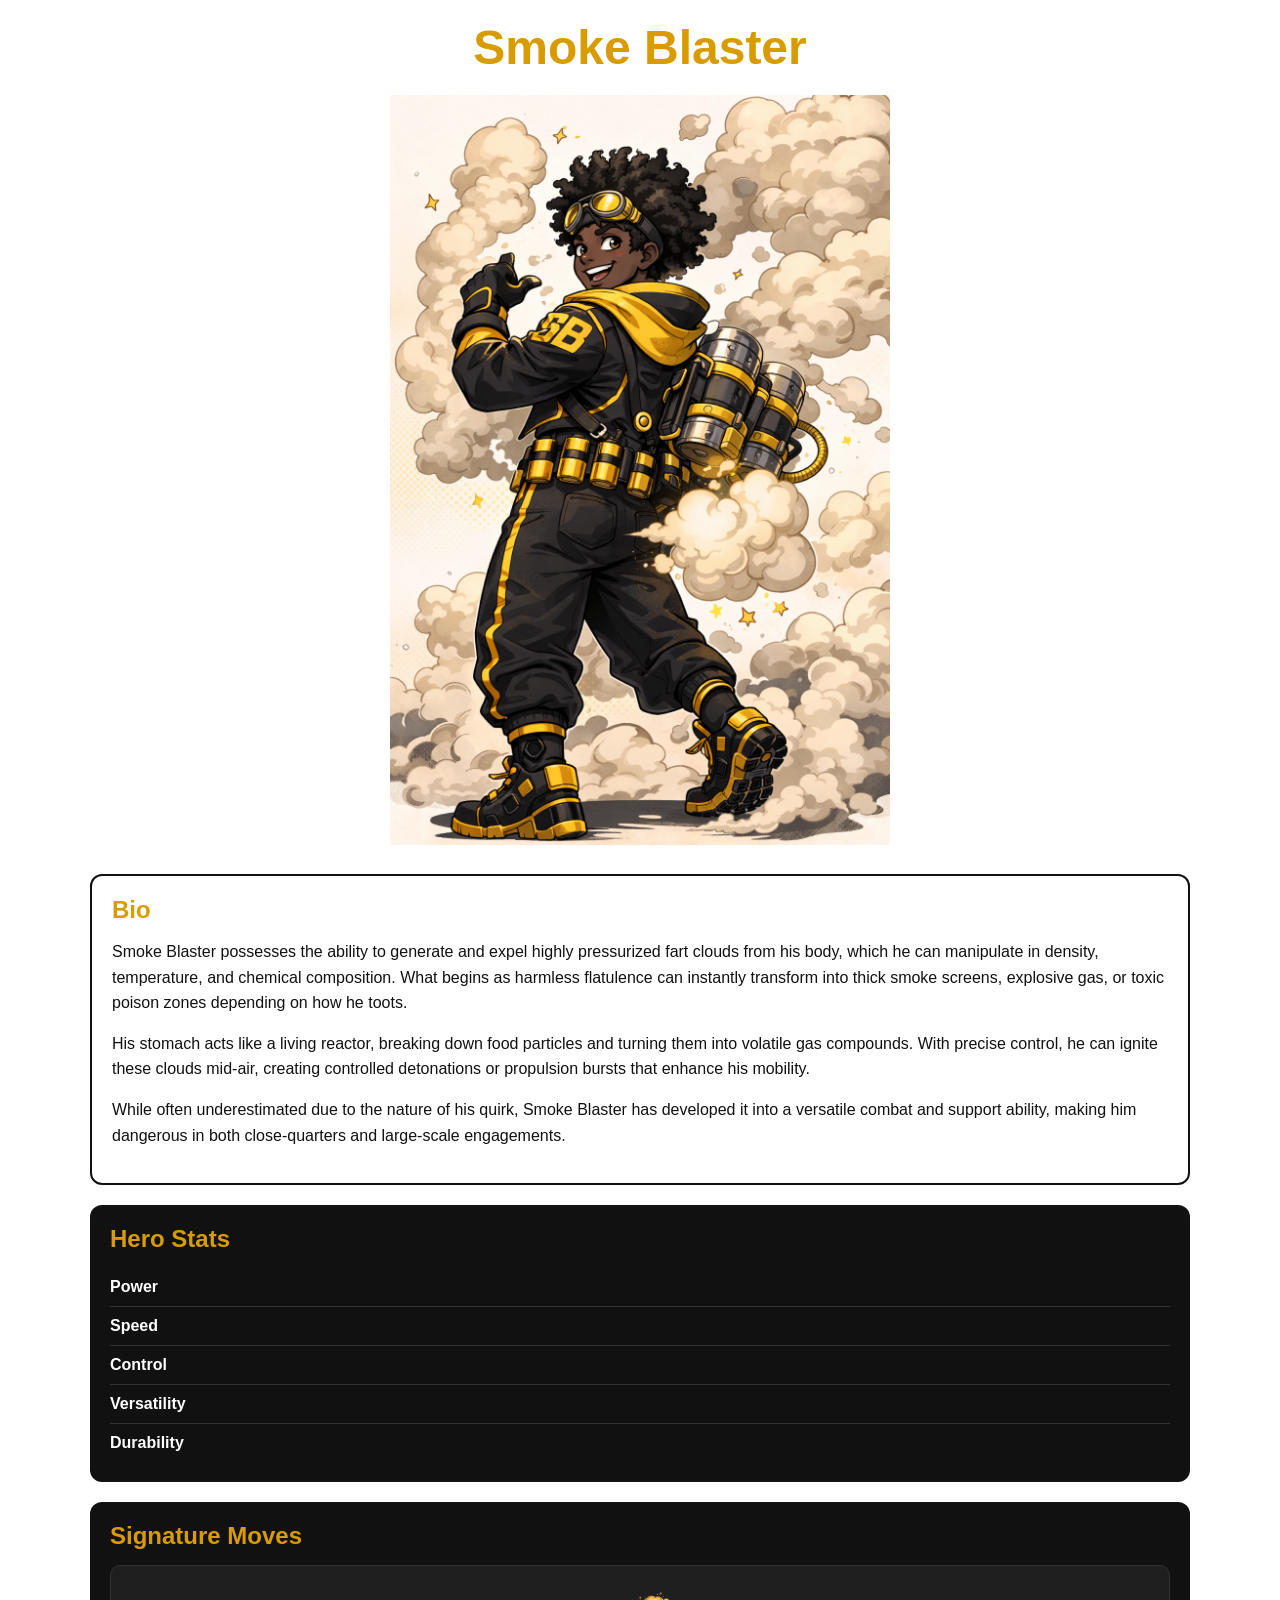
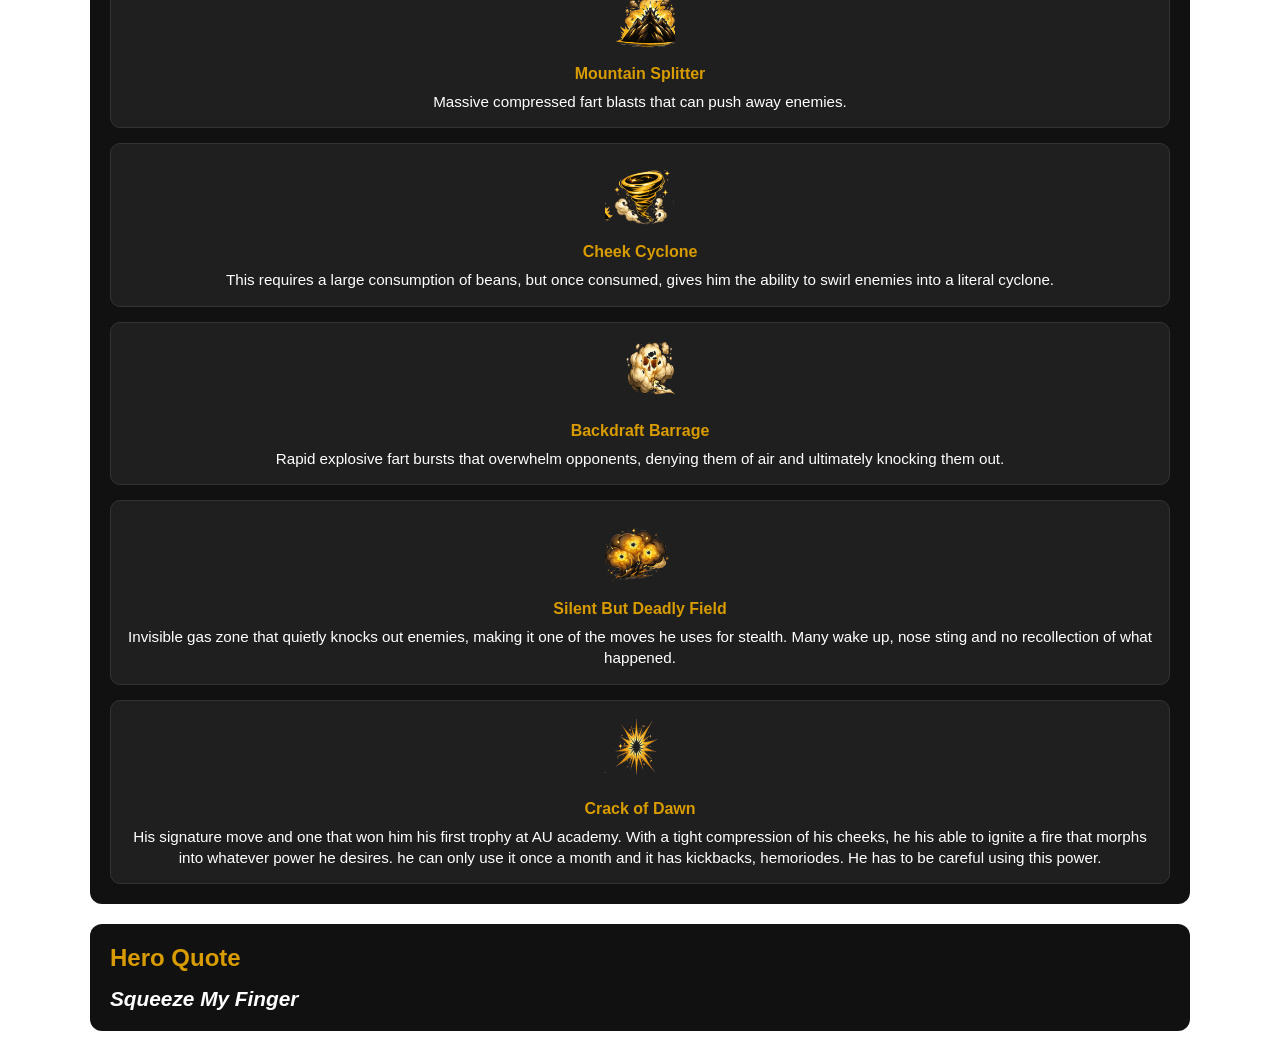
==== Week3/index.html @ b1394b11 "Add files via upload uploaded my portfolio work" ====
<!DOCTYPE html>
<html lang="en">

<head>
  <meta charset="UTF-8">
  <meta name="viewport" content="width=device-width, initial-scale=1.0">
  <title>Smoke Blaster Portfolio</title>
  <link rel="stylesheet" href="./styles.css">
</head>

<body>
  <header>
    <h1>Smoke Blaster</h1>
  </header>

  <main class="poster">
    <section class="image-section">
      <img src="./assets/blasterimage.png" alt="Smoke Blaster">
    </section>

    <section class="content-section">
      <div class="bio">
        <h3>Bio</h3>
        <p>
          Smoke Blaster possesses the ability to generate and expel highly pressurized fart clouds from his body, which
          he can manipulate in density, temperature, and chemical composition. What begins as harmless flatulence can
          instantly transform into thick smoke screens, explosive gas, or toxic poison zones depending on how he toots.
        </p>

        <p>
          His stomach acts like a living reactor, breaking down food particles and turning them into volatile gas
          compounds. With precise control, he can ignite these clouds mid-air, creating controlled detonations or
          propulsion bursts that enhance his mobility.
        </p>

        <p>
          While often underestimated due to the nature of his quirk, Smoke Blaster has developed it into a versatile
          combat and support ability, making him dangerous in both close-quarters and large-scale engagements.
        </p>
      </div>

      <div class="stats">
        <h3>Hero Stats</h3>
        <nav class="mana">
          <ul>
            <li>Power</li>
            <li>Speed</li>
            <li>Control</li>
            <li>Versatility</li>
            <li>Durability</li>
          </ul>
        </nav>
      </div>

      <div class="moves">
        <h3>Signature Moves</h3>

        <div class="moves-grid">
          <div class="move-card">
            <img src="./assets/mountain.png" alt="Mountain Splitter icon">
            <h4>Mountain Splitter</h4>
            <p>Massive compressed fart blasts that can push away enemies.</p>
          </div>

          <div class="move-card">
            <img src="./assets/cyclone.png" alt="Cheek Cyclone icon">
            <h4>Cheek Cyclone</h4>
            <p>This requires a large consumption of beans, but once consumed, gives him the ability to swirl enemies
              into a literal cyclone.</p>
          </div>

          <div class="move-card">
            <img src="./assets/backdraft.png" alt="Backdraft Barrage icon">
            <h4>Backdraft Barrage</h4>
            <p>Rapid explosive fart bursts that overwhelm opponents, denying them of air and ultimately knocking them
              out.</p>
          </div>

          <div class="move-card">
            <img src="./assets/gass.png" alt="Silent But Deadly Field icon">
            <h4>Silent But Deadly Field</h4>
            <p>Invisible gas zone that quietly knocks out enemies, making it one of the moves he uses for stealth. Many
              wake up, nose sting and no recollection of what happened.</p>
          </div>

          <div class="move-card">
            <img src="./assets/explode.png" alt="Crack of Dawn icon">
            <h4>Crack of Dawn</h4>
            <p>His signature move and one that won him his first trophy at AU academy. With a tight compression of his
              cheeks, he his able to ignite a fire that morphs into whatever power he desires. he can only use it once a
              month and it has kickbacks, hemoriodes. He has to be careful using this power.</p>
          </div>
        </div>
      </div>

      <footer class="quote">
        <h3>Hero Quote</h3>
        <p>Squeeze My Finger</p>
      </footer>
    </section>
  </main>
</body>

</html>
---- Week3/styles.css ----
/* Hello Professor, I really enjoyed working on this project, as you can tell I am a huge anime fan and it gave me the chance to express my humour. I struggled with the css and was able to work out the borders using figma but theres areas where I had chatgpt help out. I highlighted the areas where used some help */

* {
    margin: 0;
    padding: 0;
    box-sizing: border-box;
}

body {
    font-family: Arial, Helvetica, sans-serif;
    background-color:--terracotta-clay #b26e63ff;;
    color: #111;
    padding: 20px;
}

header {
    text-align: center;
    margin-bottom: 20px;
}

header h1 {
    font-size: 48px;
    color: #d89b00;
}

.poster {
    max-width: 1100px;
    margin: 0 auto;
}

.image-section {
    text-align: center;
    margin-bottom: 25px;
}

.image-section img {
    width: 100%;
    max-width: 500px;
    height: auto;
}

.content-section {
    display: grid;
    gap: 20px;
}

.bio,
.stats,
.moves,
.quote {
    background-color: #111;
    color: white;
    padding: 20px;
    border-radius: 12px;
}

.bio {
    background-color: white;
    color: #111;
    border: 2px solid #111;
}

.bio h3,
.stats h3,
.moves h3,
.quote h3 {
    margin-bottom: 15px;
    color: #d89b00;
    font-size: 24px;
}

.bio p {
    margin-bottom: 15px;
    line-height: 1.6;
}

.mana ul {
    list-style: none;
}

.mana li {
    padding: 10px 0;
    border-bottom: 1px solid #333;
    font-weight: bold;
}

.mana li:last-child {
    border-bottom: none;
}

.moves-grid {
    display: grid;
    gap: 15px;
}

.move-card {
    background-color: #1f1f1f;
    border: 1px solid #333;
    border-radius: 10px;
    padding: 15px;
    text-align: center;
    transition: 0.3s ease; /*chatgpt assistance*/
}

.move-card img {
    width: 70px;
    height: 70px;
    object-fit: contain;
    margin-bottom: 10px;
    transition: 0.3s ease;  /*chatgpt assistance*/
}

.move-card h4 {
    color: #d89b00;
    margin-bottom: 8px;
}

.move-card p {
    font-size: 15.2px;
    line-height: 1.4; /*chatgpt assistance*/
}

.move-card:hover img {
    transform: scale(1.08); /*chatgpt assistance*/
    filter: drop-shadow(0 0 8px #f5c542); /*chatgpt assistance*/
}

.quote p {
    font-size: 20.8px;
    font-style: italic;
    font-weight: bold;
}
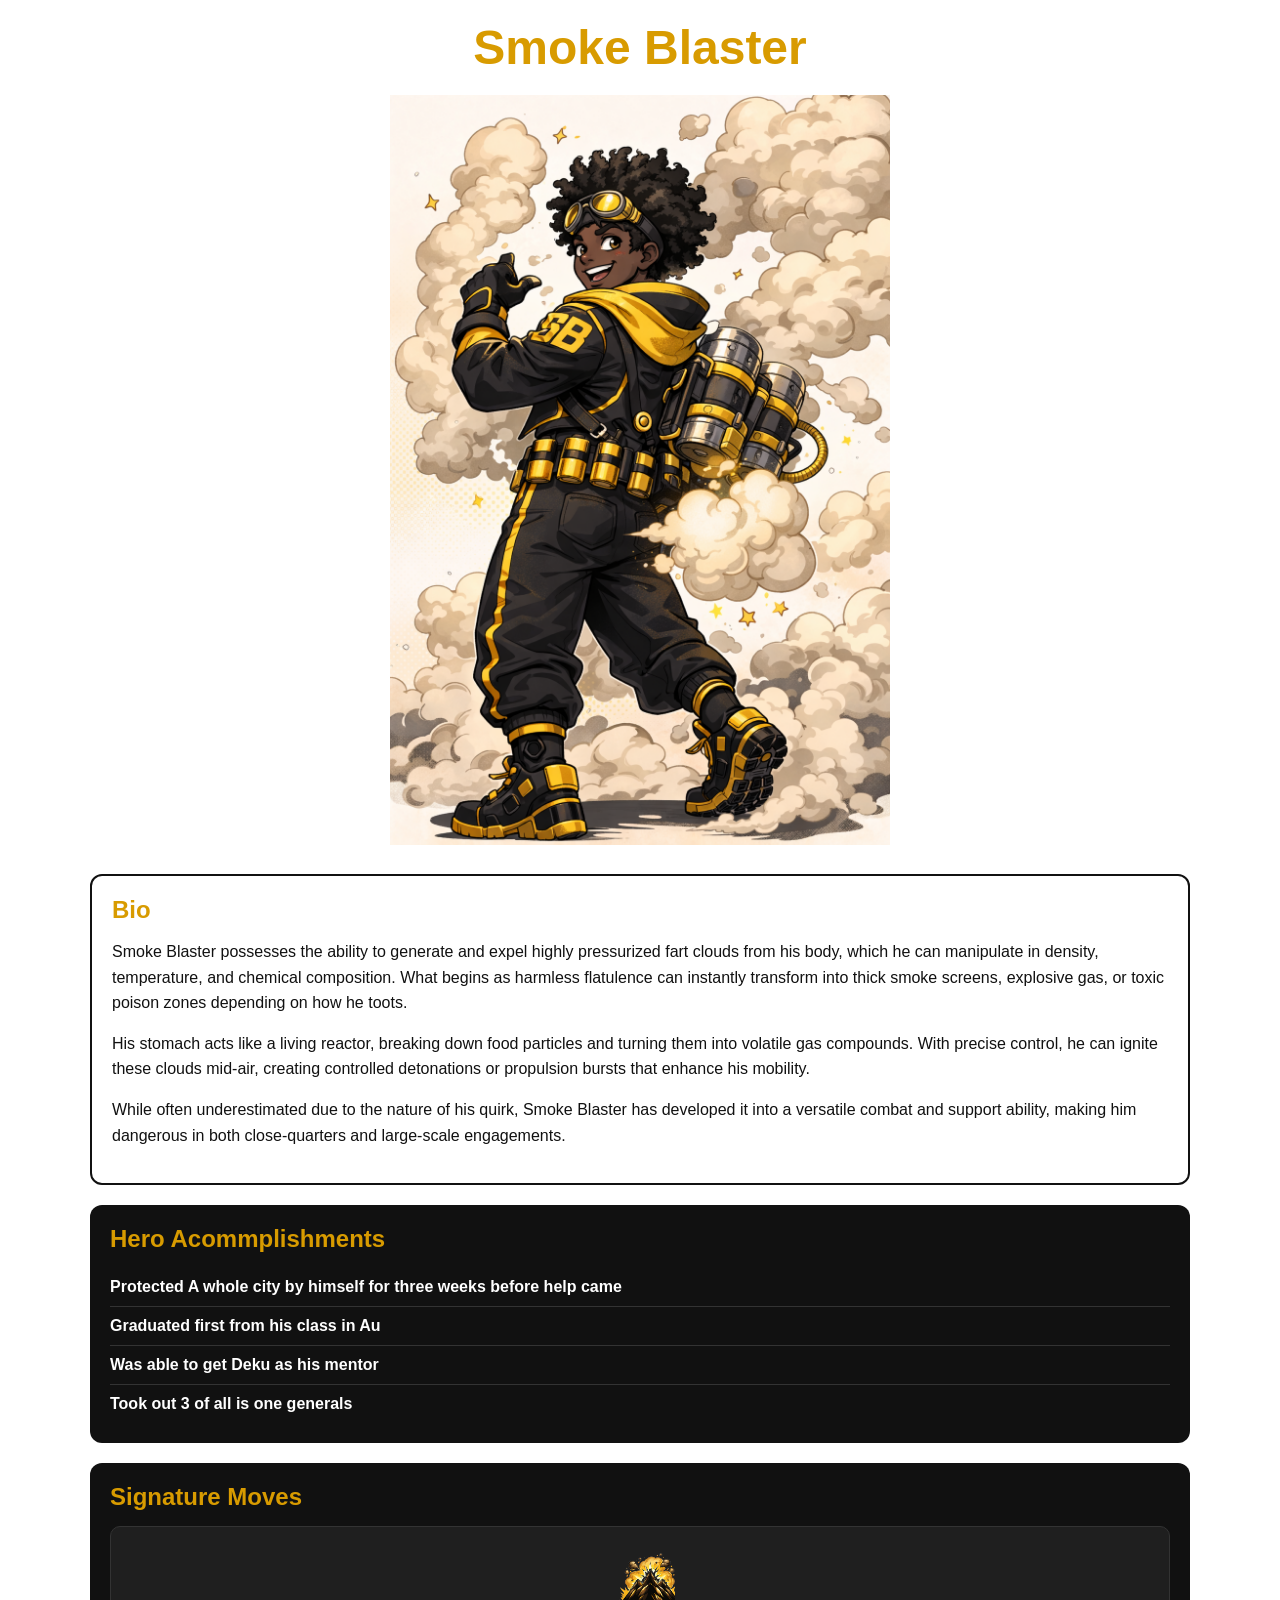
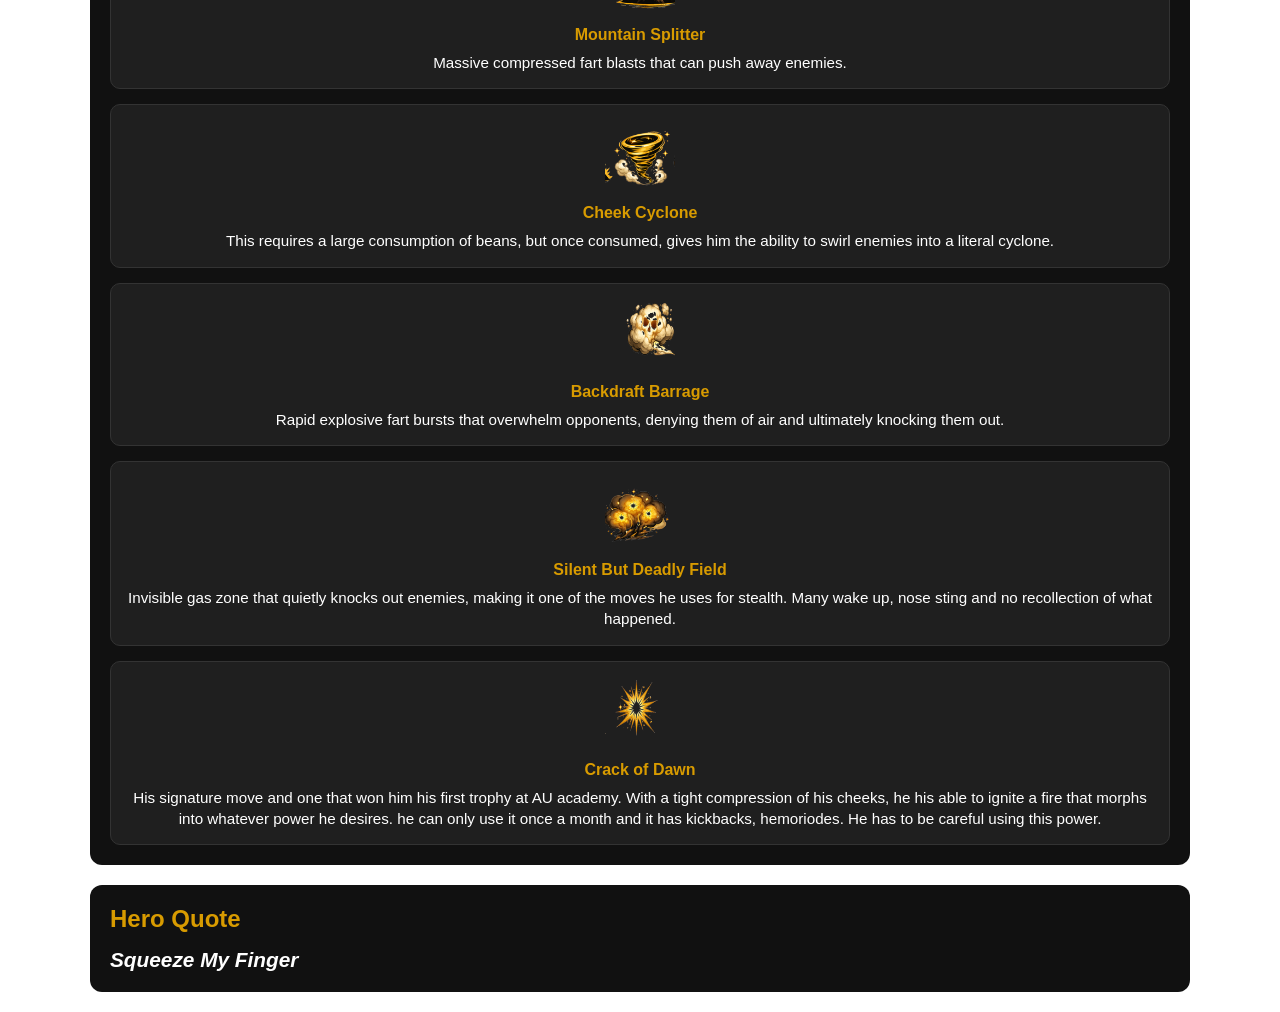
==== commit 81e20d09: "Add files via upload made some changes on my html" ====
--- a/Week3/index.html
+++ b/Week3/index.html
@@ -40,14 +40,14 @@
       </div>
 
       <div class="stats">
-        <h3>Hero Stats</h3>
+        <h3>Hero Acommplishments</h3>
         <nav class="mana">
           <ul>
-            <li>Power</li>
-            <li>Speed</li>
-            <li>Control</li>
-            <li>Versatility</li>
-            <li>Durability</li>
+            <li>Protected A whole city by himself for three weeks before help came</li>
+            <li>Graduated first from his class in Au</li>
+            <li>Was able to get Deku as his mentor</li>
+            <li>Took out 3 of all is one generals</li>
+            
           </ul>
         </nav>
       </div>
